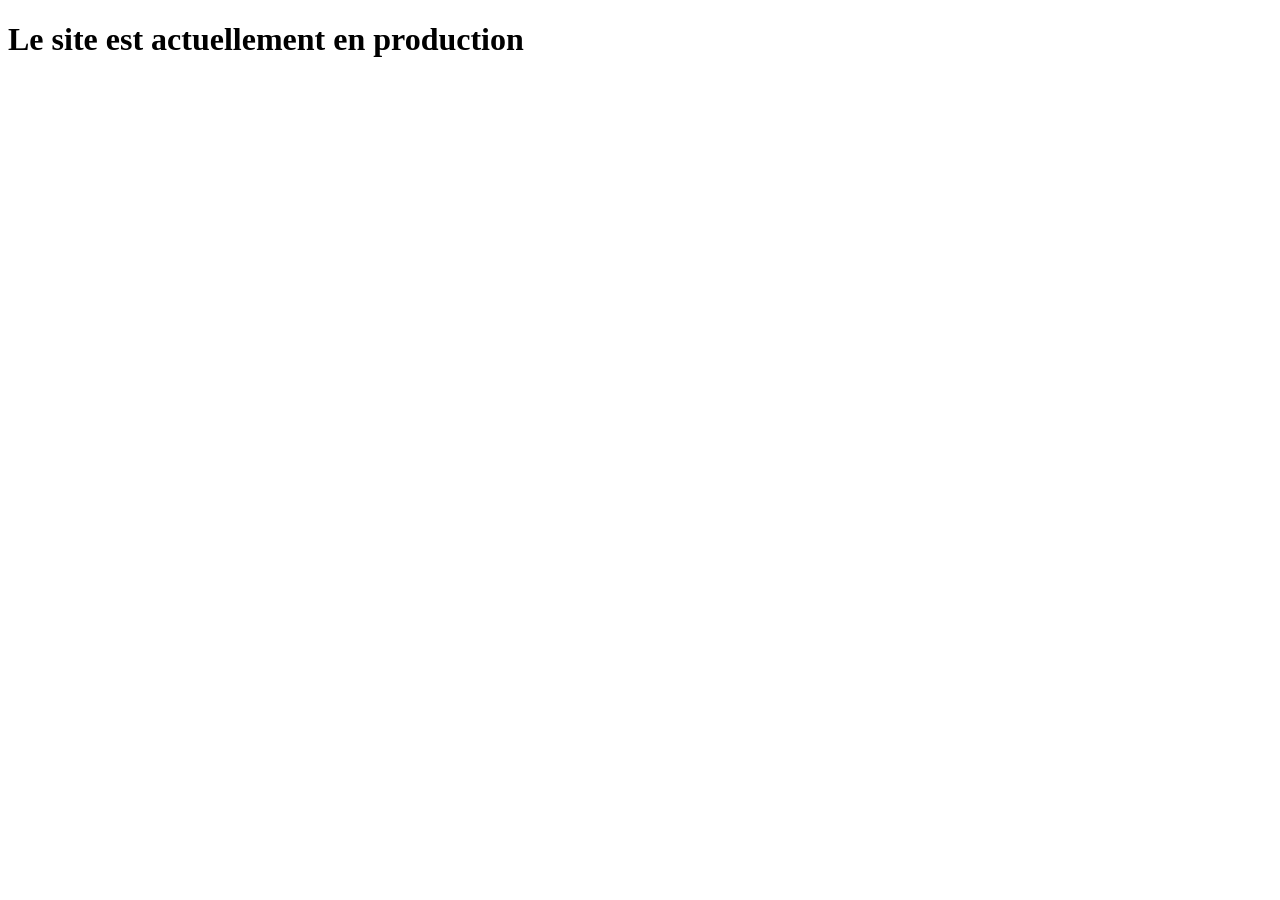
==== index.html @ f4b34b1e "feat: commit initial avec la structure de base" ====
<!DOCTYPE html>
<html lang="en">
<head>
    <meta charset="UTF-8">
    <meta name="viewport" content="width=device-width, initial-scale=1.0">
    <title>Document</title>
    <link rel="stylesheet" href="./layout.css">
    <link rel="stylesheet" href="./style.css">
</head>
<body>
    <h1>Le site est actuellement en production</h1>
</body>
</html>
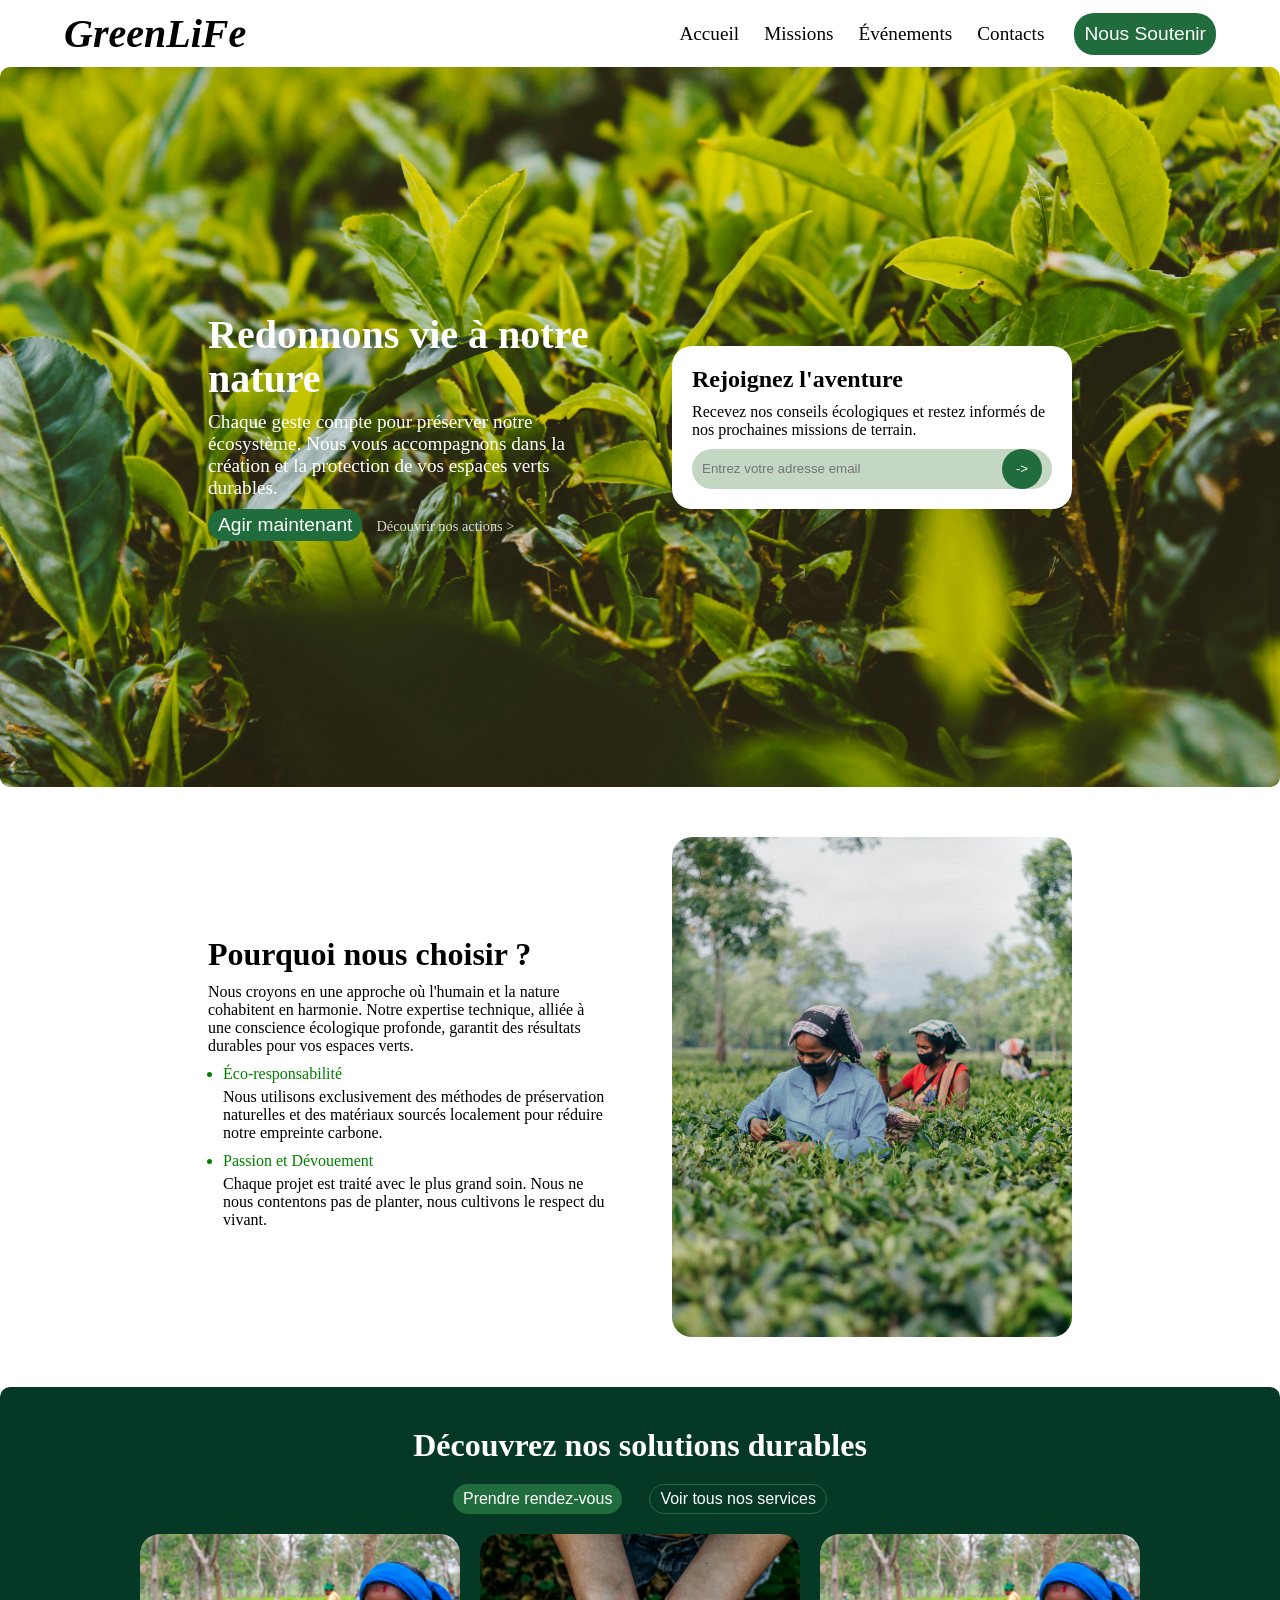
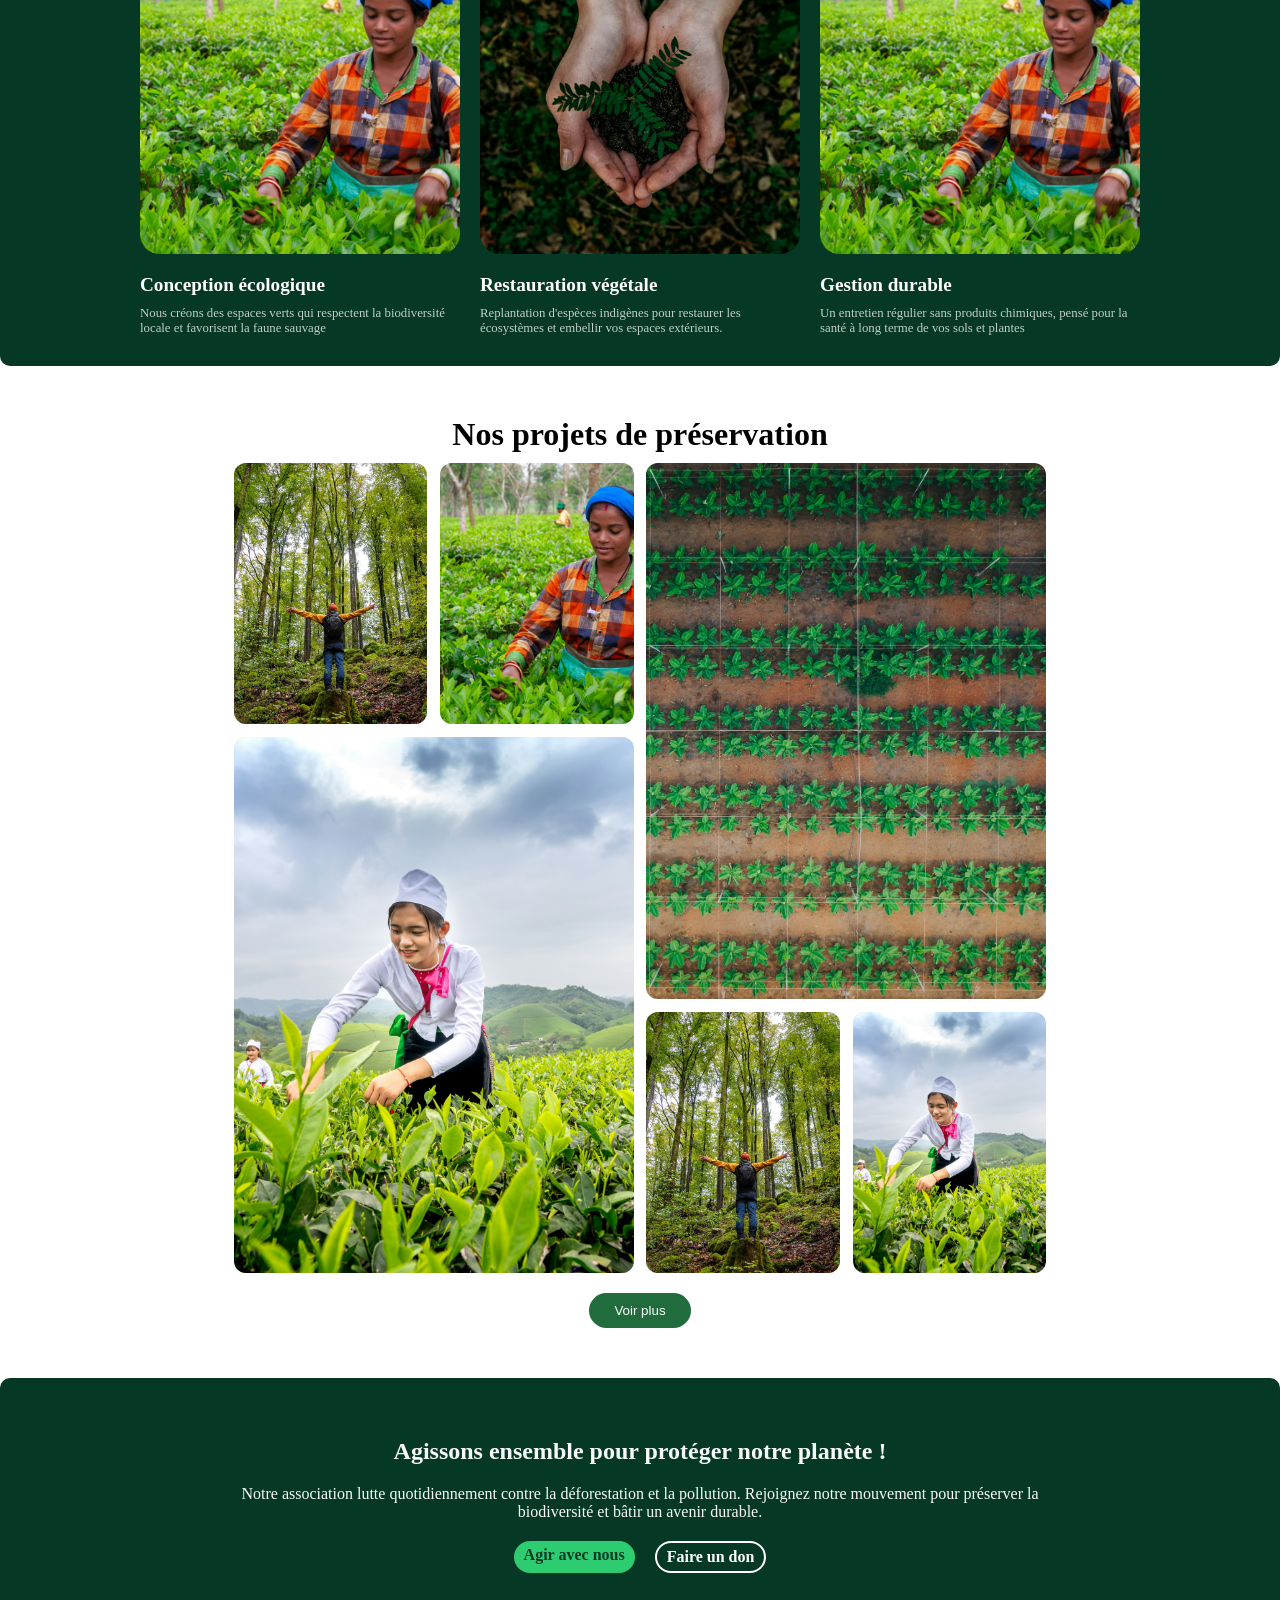
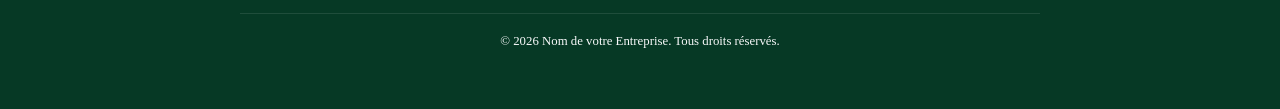
==== commit b61c41f8: "feat: Mise en place de la page d'acueil avec le style de base du projet et images." ====
--- a/index.html
+++ b/index.html
@@ -3,11 +3,178 @@
 <head>
     <meta charset="UTF-8">
     <meta name="viewport" content="width=device-width, initial-scale=1.0">
-    <title>Document</title>
+    <title>GreenLife</title>
     <link rel="stylesheet" href="./layout.css">
     <link rel="stylesheet" href="./style.css">
 </head>
 <body>
-    <h1>Le site est actuellement en production</h1>
+    <header>
+        <span class="logo"><span>Green</span>LiFe</span>
+        <nav>
+            <ul>
+                <li><a href="#">Accueil</a></li>
+                <li><a href="./missions/missions.html">Missions</a></li>
+                <li><a href="./evenements/evenements.html">Événements</a></li>
+                <li><a href="./contact/contact.html">Contacts</a></li>
+            </ul>
+            <div class="burger">
+                <div></div>
+                <div></div>
+                <div></div>
+            </div>
+            <button>Nous Soutenir</button>
+        </nav>
+    </header>
+    <main>
+        <section class="hero">
+            <div class="hero-text">
+                <h1>Redonnons vie à notre nature</h1>
+                <p>
+                    Chaque geste compte pour préserver notre écosystème. Nous vous accompagnons dans la création et la protection de vos espaces verts durables.
+                </p>
+                <div class="hero-bouton">
+                    <button>Agir maintenant</button>
+                    <a href="#">Découvrir nos actions &gt;</a>
+                </div>
+            </div>
+            <div class="hero-form">
+                <h2>Rejoignez l'aventure</h2>
+                <p>
+                    Recevez nos conseils écologiques et restez informés de nos prochaines missions de terrain.
+                </p>
+                <form action="#">
+                    <input type="email" placeholder="Entrez votre adresse email">
+                    <button type="submit">-&gt;</button>
+                </form>
+            </div>
+        </section>
+        <section class="motivation">
+            <aside>
+                <h2>Pourquoi nous choisir ?</h2>
+                <p>
+                    Nous croyons en une approche où l'humain et la nature cohabitent en harmonie. Notre expertise technique, alliée à une conscience écologique profonde, garantit des résultats durables pour vos espaces verts.
+                </p>
+                <ul>
+                    <li>
+                        <span>
+                            Éco-responsabilité
+                        </span>
+                        <p>
+                            Nous utilisons exclusivement des méthodes de préservation naturelles et des matériaux sourcés localement pour réduire notre empreinte carbone.
+                        </p>
+                    </li>
+                    <li>
+                        <span>
+                            Passion et Dévouement
+                        </span>
+                        <p>
+                            Chaque projet est traité avec le plus grand soin. Nous ne nous contentons pas de planter, nous cultivons le respect du vivant.
+                        </p>
+                    </li>
+                </ul>
+            </aside>
+            <figure>
+                <img src="./assets/img/nilotpal-kalita-pJHaHQJ0PPk-unsplash.jpg" alt="">
+            </figure>
+        </section>
+        <section class="services">
+            <h2>
+                Découvrez nos solutions durables
+            </h2>
+            <div class="boutons">
+
+                <button>Prendre rendez-vous</button>
+                <button>Voir tous nos services</button>
+            </div>
+
+            <div class="card-section">
+                <article class="card">
+                    <figure>
+                        <img src="./assets/img/rohit-dey-9pwP8luG8vs-unsplash.jpg" alt="">
+                    </figure>
+                    <h3>
+                        Conception écologique
+                    </h3>
+                    <p>
+                        Nous créons des espaces verts qui respectent la biodiversité locale et favorisent la faune sauvage
+                    </p>
+                </article>
+
+                <article class="card">
+                    <figure>
+                        <img src="./assets/img/noah-buscher-x8ZStukS2PM-unsplash.jpg" alt="">
+                    </figure>
+                    <h3>
+                        Restauration végétale
+                    </h3>
+                    <p>
+                        Replantation d'espèces indigènes pour restaurer les écosystèmes et embellir vos espaces extérieurs.
+                    </p>
+                </article>
+
+                <article class="card">
+                    <figure>
+                        <img src="./assets/img/rohit-dey-9pwP8luG8vs-unsplash.jpg" alt="">
+                    </figure>
+                    <h3>
+                        Gestion durable
+                    </h3>
+                    <p>
+                        Un entretien régulier sans produits chimiques, pensé pour la santé à long terme de vos sols et plantes
+                    </p>
+                </article>
+            </div>
+
+        </section>
+        <section class="gallery-section">
+            <h2>Nos projets de préservation</h2>
+            <div class="contenaire-grid">
+
+                <div class="grid">
+                    <figure class="enfant">
+                        <img src="./assets/img/pexels-conun-drum-37173050.jpg" alt="">
+                    </figure> 
+                    <figure class="enfant">
+                        <img src="./assets/img/rohit-dey-9pwP8luG8vs-unsplash.jpg" alt="">
+                    </figure> 
+                    <figure class="enfant gros">
+                        <img src="./assets/img/quang-nguyen-vinh-Ql3sYfb2sQU-unsplash.jpg" alt="">
+                    </figure> 
+                </div>
+                <div class="grid">
+
+                    <figure class="enfant gros">
+                        <img src="./assets/img/geio-tischler-t9DKQVpLc7k-unsplash.jpg" alt="">
+                    </figure>
+                    <figure class="enfant petit">
+                        <img src="./assets/img/pexels-conun-drum-37173050.jpg" alt="">
+                    </figure> 
+                    <figure class="enfant petit">
+                        <img src="./assets/img/quang-nguyen-vinh-Ql3sYfb2sQU-unsplash.jpg" alt="">
+                    </figure> 
+                </div>
+            </div>
+
+            <button class="btn-primary">Voir plus</button>
+        </section>
+
+    </main>
+    <footer class="footer">
+        <div class="footer-container">
+            <h2>Agissons ensemble pour protéger notre planète !</h2>
+            <p>
+                Notre association lutte quotidiennement contre la déforestation et la pollution. Rejoignez notre mouvement pour préserver la biodiversité et bâtir un avenir durable.
+            </p>
+            
+            <div class="footer-buttons">
+                <a href="#" class="btn btn-primary">Agir avec nous</a>
+                <a href="#" class="btn btn-secondary">Faire un don </a>
+            </div>
+
+            <div class="footer-bottom">
+                <p>&copy; 2026 Nom de votre Entreprise. Tous droits réservés.</p>
+            </div>
+        </div>
+    </footer>
 </body>
 </html>
--- a/layout.css
+++ b/layout.css
@@ -0,0 +1,198 @@
+:root {
+    --bg-section-titre: #206c3c;
+    --bg-section-ligth: #f9f9f9;
+    --color: #ffffff;
+    --color-bg-white: #000000;
+    --font-size: 16px;
+}
+
+* {
+    margin: 0;
+    padding: 0;
+    box-sizing: border-box;
+}
+
+body {
+    font-family: "Fraunces", Georgia, serif;
+    font-size: var(--font-size);
+    color: var(--color);
+}
+
+a {
+    text-decoration: none;
+    color: inherit;
+}
+
+header {
+    width: 90%;
+    padding: 10px 0;
+    margin: 0 auto;
+    display: flex;
+    align-items: center;
+    justify-content: space-between;
+    text-align: center;
+}
+
+.logo {
+    height: 100%;
+    display: flex;
+    align-items: center;
+    font-size: 1.7em;
+    font-weight: bold;
+    font-style: italic;
+    color: var(--color-bg-white);
+}
+
+.logo span {
+    color: var(--bg-btn);
+}
+
+nav {
+    width: 70%;
+    height: 100%;
+    display: flex;
+    align-items: center;
+    justify-content: flex-end;
+}
+
+nav ul {
+    list-style: none;
+    display: none;
+}
+
+nav a {
+    text-decoration: none;
+    color: black;
+    font-size: 1.2rem;
+    margin-left: 20px;
+}
+
+.burger {
+    display: inline-flex;
+    flex-direction: column;
+    justify-content: space-between;
+    width: 25px;
+    height: 20px;
+    margin-left: 20px;
+    order: 2;
+}
+
+.burger div {
+    width: 100%;
+    height: 4px;
+    background-color: black;
+}
+
+nav button {
+    order: 1;
+    background-color: var(--bg-section-titre);
+    color: white;
+    border: none;
+    padding: 10px 10px;
+    border-radius: 20px;
+    cursor: pointer;
+    margin-left: 20px;
+}
+
+.footer {
+    background-color: #063925;
+    color: #F8F9FA;
+    padding: 60px 20px;
+    text-align: center;
+    border-radius: 10px 10px 0 0;
+}
+
+.footer-container {
+    max-width: 800px;
+    margin: 0 auto;
+}
+
+.footer-container h2 {
+    width: 100%;
+    font-size: 1.5rem;
+    font-weight: bold;
+    margin-bottom: 20px;
+    text-align: center;
+}
+
+.footer-buttons {
+  margin: 20px 0;
+  display: flex;
+  justify-content: center;
+  gap: 20px;
+}
+
+.btn {
+  padding: 5px 10px;
+  border-radius: 20px;
+  font-weight: bold;
+  transition: 0.3s;
+}
+
+.btn-primary {
+  background-color: #2ECC71;
+  color: #063925;
+}
+
+.btn-secondary {
+  border: 2px solid #FFFFFF;
+  color: #FFFFFF;
+}
+
+.btn:hover {
+  opacity: 0.9;
+  transform: translateY(-2px);
+}
+
+.footer-bottom {
+  margin-top: 40px;
+  font-size: 0.8rem;
+  border-top: 1px solid rgba(255,255,255,0.1);
+  padding-top: 20px;
+}
+
+@media only screen and (min-width: 821px) and (max-width: 1024px) {
+    .logo {
+        font-size: 2.2em;
+    }
+
+    nav ul {
+        display: inline-flex;
+    }
+
+    nav a {
+        margin-left: 25px;
+    }
+
+    .burger {
+        display: none;
+    }
+
+    nav button {
+        margin-left: 30px;
+        font-size: 1.1rem;
+    }
+}
+
+@media only screen and (min-width: 1025px) {
+    .logo {
+        font-size: 2.5em;
+    }
+
+    nav ul {
+        display: inline-flex;
+    }
+
+    nav a {
+        margin-left: 25px;
+    }
+
+    .burger {
+        display: none;
+    }
+
+    nav button {
+        margin-left: 30px;
+        font-size: 1.2rem;
+    }
+}
--- a/style.css
+++ b/style.css
@@ -0,0 +1,339 @@
+main {
+    width: 100%;
+}
+
+section {
+    margin-bottom: 50px;
+    border-radius: 10px;
+
+}
+
+
+.hero {
+    width: 100%;
+    min-height: 80vh;
+    display: flex;
+    padding: 30px 20px;
+    flex-direction: row;
+    justify-content: center;
+    align-items: center;
+    flex-wrap: wrap;
+    gap: 5vw;
+    background-image: url('./assets/img/nithin-p-john-SXXBKjcTd2w-unsplash.jpg');
+    background-size: cover;
+    background-position: center;
+}
+
+.hero-text {
+    /* width: fit-content; */
+    width: clamp(250px, 100%, 400px);;
+}
+
+.hero-text h1 {
+    font-size: 2.5rem;
+    font-weight: bold;
+    line-height: 1.1;
+    margin-bottom: 10px;
+}
+
+.hero-text p {
+    font-size: 1.2rem;
+    margin-bottom: 10px;
+}
+
+.hero-bouton button {
+    background-color: var(--bg-section-titre);
+    color: white;
+    border: none;
+    border-radius: 20px;
+    padding: 5px 10px;
+    font-size: 1.2rem;
+    cursor: pointer;
+    margin-right: 10px;
+}
+
+.hero-bouton a {
+    color: rgba(255, 255, 255, 0.815);
+    font-size: .9rem;
+}
+
+.hero-form {
+    width: fit-content;
+    max-width: 400px;
+    color: var(--color-bg-white);
+    flex-grow: 0;
+    padding: 20px;
+    background-color: white;
+    border-radius: 20px;
+}
+
+.hero-form h2 {
+    font-size: 1.5rem;
+    font-weight: bold;
+    margin-bottom: 10px;
+}
+
+.hero-form p {
+    font-size: 1rem;
+    margin-bottom: 10px;
+}
+
+.hero-form form {
+    width: 100%;
+    background-color: rgb(196, 215, 194);
+    padding: 0 10px;
+    display: flex;
+    justify-content: space-between;
+    border-radius: 20px;
+}
+
+.hero-form input {
+    border: none;
+    padding: 10px 0;
+    width: 80%;
+    background-color: transparent;
+}
+
+.hero-form button {
+    background-color: var(--bg-section-titre);
+    width: 40px;
+    height: 40px;
+    color: white;
+    border: none;
+    padding: 10px 10px;
+    border-radius: 50%;
+    cursor: pointer;
+}
+
+/* @media only screen and (min-width: 650px) {
+    .hero {
+        flex-direction: row;
+    }
+} */
+
+
+.motivation {
+    width: 100%;
+    padding: 0 20px;
+    display: flex;
+    justify-content: center;
+    align-items: center;
+    flex-direction: row;
+    flex-wrap: wrap;
+    gap: 5vw;
+    color: var(--color-bg-white);
+}
+
+.motivation figure {
+    width: clamp(250px, 100%, 400px);
+    height: clamp(250px, 80vh, 500px);
+}
+
+.motivation figure img {
+    width: 100%;
+    height: 100%;
+    object-fit: cover;
+    border-radius: 20px;
+}
+
+.motivation aside {
+    width: clamp(250px, 100%, 400px);
+}
+
+.motivation h2 {
+    font-size: 2rem;
+    font-weight: bold;
+    margin-bottom: 10px;
+}
+
+.motivation p {
+    font-size: 1rem;
+    margin-bottom: 10px;
+}
+
+.motivation ul {
+    padding-left: 15px
+}
+
+.motivation ul li::marker {
+    font-size: 1rem;
+    color: green;
+}
+
+.motivation ul li span {
+    display: inline-block;
+    margin-bottom: 5px;
+    font-size: 1rem;
+    color: green;
+}
+
+/* @media only screen and (min-width: 451px){
+    .motivation {
+        flex-direction: row;
+        align-items: center;
+    }
+} */
+
+.services {
+    width: 100%;
+    padding: 20px 20px;
+    display: flex;
+    justify-content: center;
+    flex-wrap: wrap;
+    background-color: #063925;
+}
+
+.services h2 {
+    width: 100%;
+    font-size: 2rem;
+    font-weight: bold;
+    margin: 20px 0;
+    text-align: center;
+}
+
+.services .boutons {
+    width: 100%;
+    display: flex;
+    justify-content: center;
+    flex-wrap: wrap;
+    margin-bottom: 20px;
+    gap: 3vh;
+}
+
+.services .boutons button {
+    background-color: var(--bg-section-titre);
+    color: white;
+    border: none;
+    border-radius: 20px;
+    padding: 5px 10px;
+    font-size: 1rem;
+    cursor: pointer;
+    transition: 0.3s;
+}
+
+.services .boutons button:last-child {
+    margin-right: 0;
+    background-color: transparent;
+    border: 1px solid var(--bg-section-titre);
+}
+
+.card-section {
+    width: 100%;
+    display: flex;
+    align-items: center;
+    justify-content: center;
+    flex-direction: row;
+    flex-wrap: wrap;
+    gap: 20px;
+}
+
+.card {
+    width: clamp(250px, 25vw, 350px);
+    aspect-ratio: 1/1;
+    color: white;
+    display: flex;
+    flex-direction: column;
+    transition: 0.3s;
+}
+
+.card figure {
+    width: 100%;
+    aspect-ratio: 1/1;
+    display: flex;
+    justify-content: center;
+    margin-bottom: 20px;
+}
+
+.card figure img {
+    width: 100%;
+    height: 100%;
+    object-fit: cover;
+    border-radius: 20px;
+}
+
+.card h3 {
+    font-size: 1.2rem;
+    font-weight: bold;
+    margin-bottom: 10px;
+}
+
+.card p {
+    font-size: .8rem;
+    color: #ffffffc0;
+    font-weight: lighter;
+    margin-bottom: 10px;
+}
+
+.gallery-section {
+    display: flex;
+    flex-direction: column;
+    align-items: center;
+    color: var(--color-bg-white);
+    text-align: center;
+}
+
+.gallery-section h2 {
+    font-size: 2rem;
+    font-weight: bold;
+    margin-bottom: 10px;
+}
+
+.gallery-section button {
+    padding: 10px 25px;
+    border-radius: 20px;
+    border: none;
+    color: white;
+    background-color: var(--bg-section-titre);
+    transition: 0.3s;
+    
+}
+
+.contenaire-grid {
+    width: 100%;
+    padding: 0 20px;
+    display: flex;
+    justify-content: center;
+    flex-wrap: wrap;
+    gap: 1vw;
+    margin-bottom: 20px;
+}
+
+.grid {
+    width: clamp(300px, 100%, 400px);
+    height: 90vh;
+    /* background-color: #063925; */
+    gap: 1vw;
+    display: grid;
+    grid-template-columns: repeat(2, 1fr);
+    grid-template-rows:  1fr 1fr 1fr;
+    border-radius: 12px;
+}
+
+.enfant {
+    background-color: #ccc;
+    border-radius: 12px;
+    width: 100%;
+    height: 100%;
+    transition: 0.3s;
+}
+
+.gros {
+    grid-column: span 2;
+    grid-row: span 2;
+}
+
+.enfant img {
+    width: 100%;
+    height: 100%;
+    object-fit: cover;
+    border-radius: 12px;
+}
+
+
+.card:hover, .enfant:hover
+,.services .boutons button:hover,
+.gallery-section button:hover {
+    opacity: 0.9;
+    transform: translateY(-5px);
+}
+
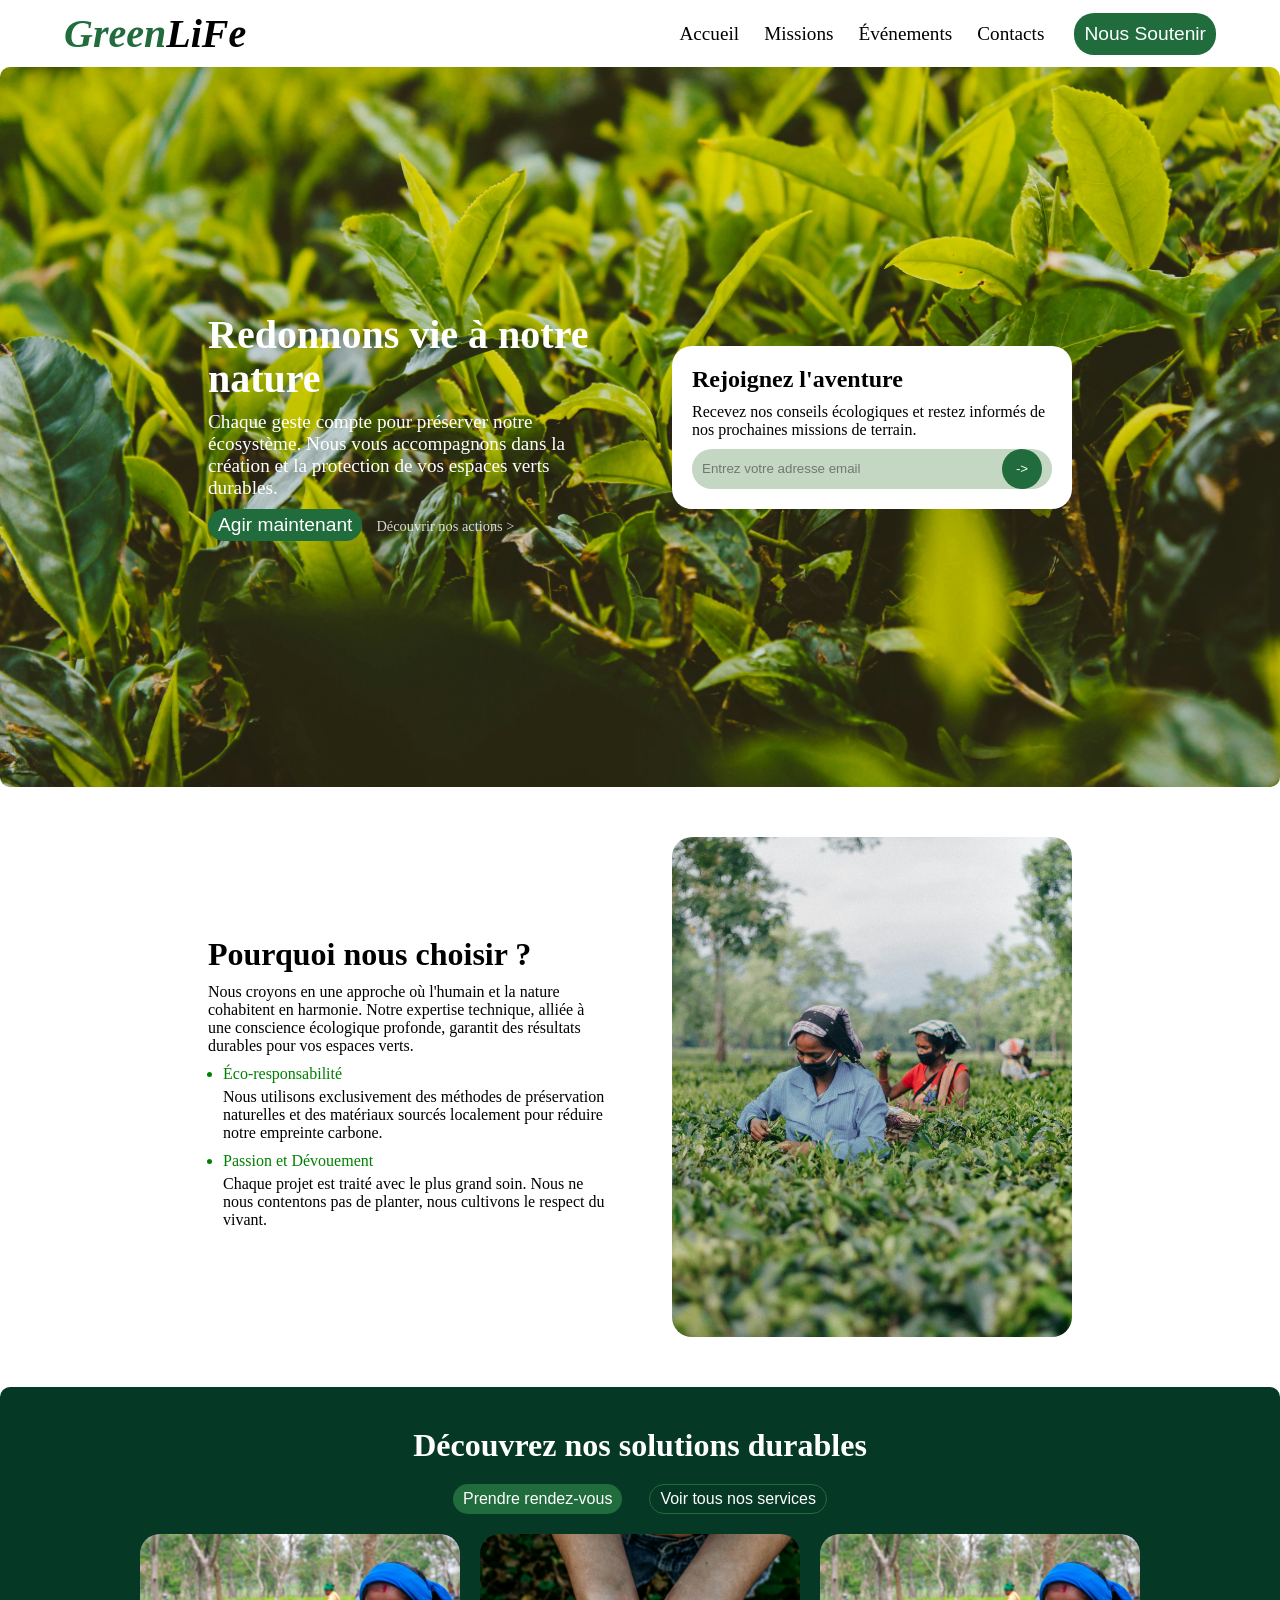
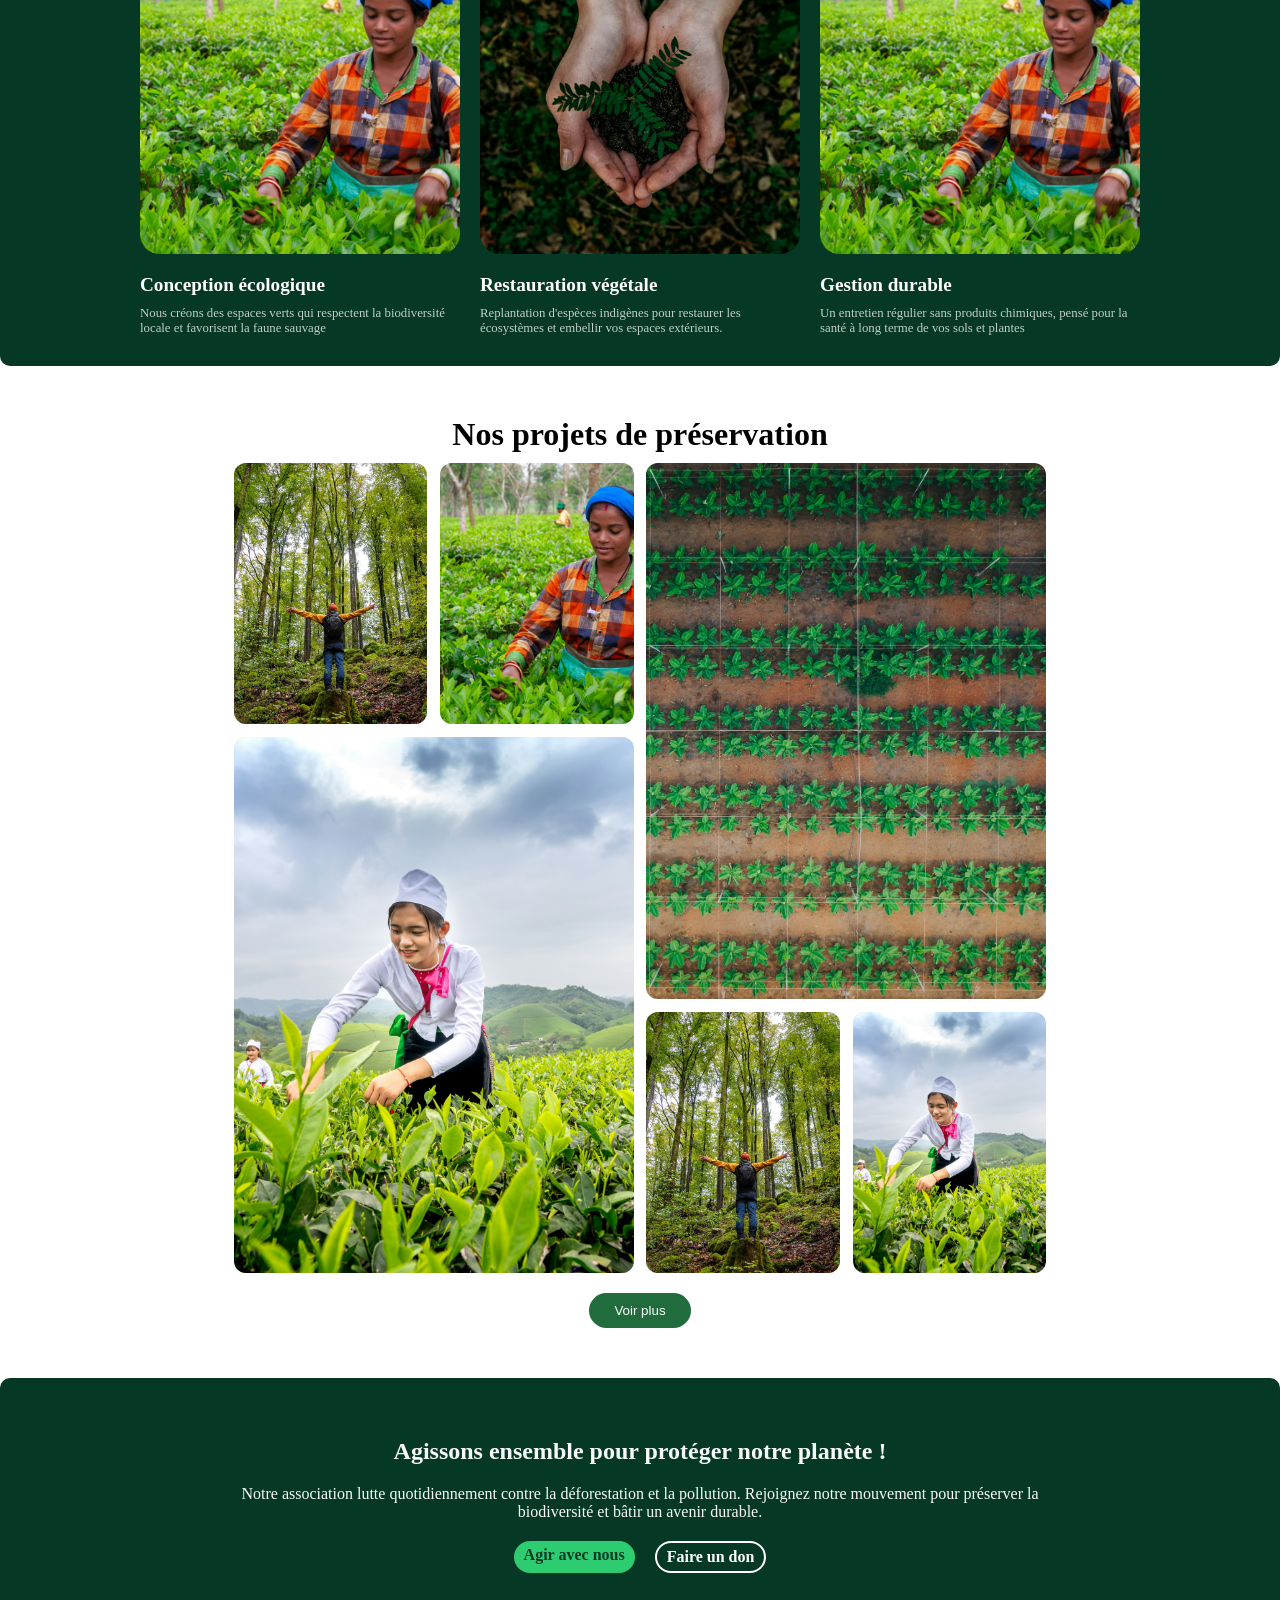
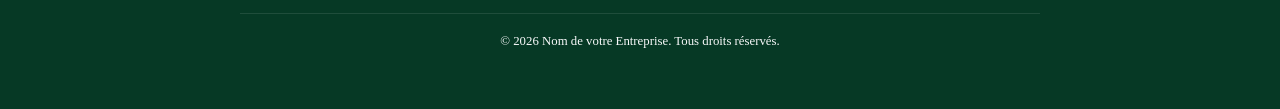
==== commit 3d81ab9e: "refactor: Ajout du header et footer dans toutes les pages" ====
--- a/index.html
+++ b/index.html
@@ -13,7 +13,7 @@
         <nav>
             <ul>
                 <li><a href="#">Accueil</a></li>
-                <li><a href="./missions/missions.html">Missions</a></li>
+                <li><a href="#">Missions</a></li>
                 <li><a href="./evenements/evenements.html">Événements</a></li>
                 <li><a href="./contact/contact.html">Contacts</a></li>
             </ul>
--- a/layout.css
+++ b/layout.css
@@ -44,7 +44,7 @@
 }
 
 .logo span {
-    color: var(--bg-btn);
+    color: var(--bg-section-titre);
 }
 
 nav {
